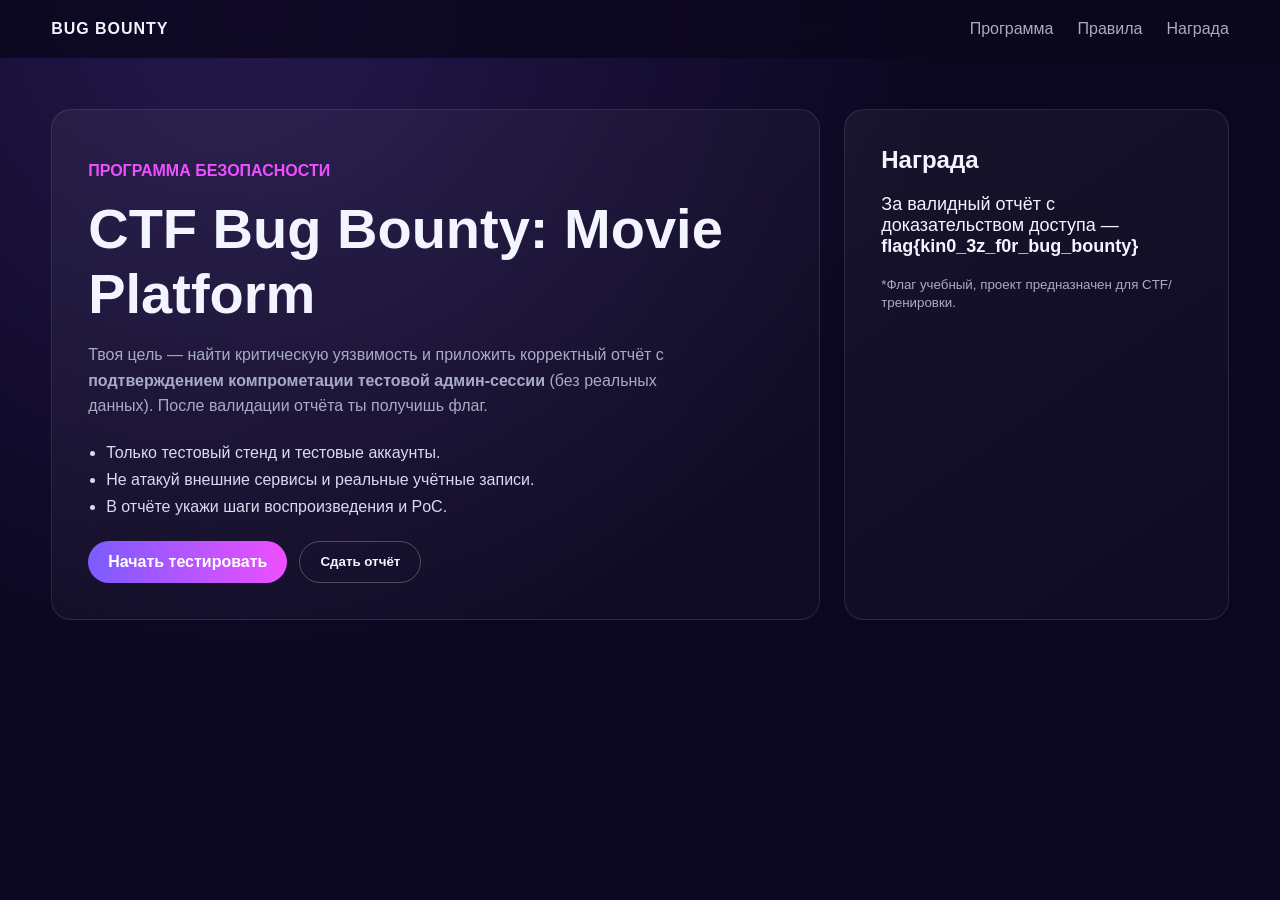
==== index.html @ 407f5c83 "Harden demo against XSS and basic SQLi-style input payloads" ====
<!doctype html>
<html lang="ru">
<head>
  <meta charset="UTF-8" />
  <meta name="viewport" content="width=device-width, initial-scale=1.0" />
  <meta http-equiv="Content-Security-Policy" content="default-src 'self'; script-src 'self'; style-src 'self' https://fonts.googleapis.com; font-src https://fonts.gstatic.com; img-src 'self' data:; connect-src 'self'; object-src 'none'; base-uri 'self'; frame-ancestors 'none'" />
  <title>Bug Bounty Challenge</title>
  <link rel="preconnect" href="https://fonts.googleapis.com">
  <link rel="preconnect" href="https://fonts.gstatic.com" crossorigin>
  <link href="https://fonts.googleapis.com/css2?family=Inter:wght@400;600;700;800&display=swap" rel="stylesheet">
  <link rel="stylesheet" href="styles.css" />
</head>
<body>
  <header class="topbar">
    <div class="brand">BUG BOUNTY</div>
    <nav>
      <a href="#program">Программа</a>
      <a href="#rules">Правила</a>
      <a href="#reward">Награда</a>
    </nav>
  </header>

  <main class="hero-wrap">
    <section class="hero card" id="program">
      <p class="eyebrow">Программа безопасности</p>
      <h1>CTF Bug Bounty: Movie Platform</h1>
      <p class="lead">
        Твоя цель — найти критическую уязвимость и приложить корректный отчёт с
        <strong>подтверждением компрометации тестовой админ-сессии</strong>
        (без реальных данных). После валидации отчёта ты получишь флаг.
      </p>
      <ul class="checklist" id="rules">
        <li>Только тестовый стенд и тестовые аккаунты.</li>
        <li>Не атакуй внешние сервисы и реальные учётные записи.</li>
        <li>В отчёте укажи шаги воспроизведения и PoC.</li>
      </ul>
      <div class="actions">
        <a class="btn primary" href="movies.html">Начать тестировать</a>
        <button class="btn ghost" id="openReport">Сдать отчёт</button>
      </div>
    </section>

    <aside class="info card" id="reward">
      <h2>Награда</h2>
      <p>За валидный отчёт с доказательством доступа — <strong>flag{kin0_3z_f0r_bug_bounty}</strong></p>
      <small>*Флаг учебный, проект предназначен для CTF/тренировки.</small>
    </aside>
  </main>

  <dialog id="reportDialog">
    <form method="dialog" class="report-form">
      <h3>Отправка отчёта</h3>
      <label>
        Ссылка на отчёт
        <input type="url" placeholder="https://..." required />
      </label>
      <label>
        Доказательство тестового доступа
        <textarea rows="4" placeholder="Опиши полученные тестовые креды/токен и шаги воспроизведения" required></textarea>
      </label>
      <div class="dialog-actions">
        <button class="btn ghost" value="cancel">Отмена</button>
        <button class="btn primary" value="submit">Отправить</button>
      </div>
    </form>
  </dialog>

  <script src="script.js"></script>
</body>
</html>
---- styles.css ----
:root {
  --bg: #0b0720;
  --bg-soft: #15102f;
  --card: #1e163d;
  --text: #f2f4ff;
  --muted: #a8abc5;
  --accent: #7b5cff;
  --accent-2: #ee4fff;
}

* { box-sizing: border-box; }

body {
  margin: 0;
  font-family: 'Inter', sans-serif;
  color: var(--text);
  background: radial-gradient(circle at 20% 0%, #25184d 0, var(--bg) 50%);
  min-height: 100vh;
}

a { color: inherit; text-decoration: none; }

.topbar {
  display: flex;
  justify-content: space-between;
  align-items: center;
  padding: 20px clamp(20px, 4vw, 56px);
  position: sticky;
  top: 0;
  backdrop-filter: blur(12px);
  background: rgba(10, 7, 28, 0.8);
}

.topbar nav { display: flex; gap: 24px; color: var(--muted); }
.topbar nav a:hover { color: #fff; }

.brand {
  font-weight: 800;
  letter-spacing: 0.06em;
}

.hero-wrap,
.movie-main {
  padding: clamp(20px, 4vw, 56px);
  display: grid;
  gap: 24px;
}

.hero-wrap { grid-template-columns: 2fr 1fr; }
@media (max-width: 900px) { .hero-wrap { grid-template-columns: 1fr; } }

.card {
  background: linear-gradient(145deg, rgba(255,255,255,0.05), rgba(255,255,255,0.02));
  border: 1px solid rgba(255,255,255,0.1);
  border-radius: 20px;
  padding: clamp(20px, 3vw, 36px);
}

.eyebrow { color: var(--accent-2); font-weight: 700; text-transform: uppercase; }
h1 { margin: 8px 0 14px; font-size: clamp(30px, 5vw, 56px); }
h2 { margin-top: 0; }
.lead { color: var(--muted); line-height: 1.6; max-width: 65ch; }

.checklist {
  margin: 20px 0;
  padding-left: 18px;
  color: #d8dbef;
  line-height: 1.7;
}

.actions { display: flex; gap: 12px; flex-wrap: wrap; }

.btn {
  border: 0;
  border-radius: 999px;
  padding: 12px 20px;
  font-weight: 700;
  cursor: pointer;
}

.btn.primary {
  color: white;
  background: linear-gradient(90deg, var(--accent), var(--accent-2));
}

.btn.ghost {
  background: transparent;
  color: var(--text);
  border: 1px solid rgba(255,255,255,0.25);
}

.info p { font-size: 18px; }
.info small { color: var(--muted); }

.grid {
  display: grid;
  grid-template-columns: repeat(auto-fit, minmax(180px, 1fr));
  gap: 14px;
}

.movie-card {
  background: var(--bg-soft);
  border-radius: 16px;
  border: 1px solid rgba(255,255,255,0.08);
  padding: 16px;
}
.movie-card p { color: var(--muted); }

.tags { display: flex; gap: 10px; flex-wrap: wrap; }
.tags span {
  background: #271b53;
  border: 1px solid rgba(255,255,255,0.1);
  padding: 8px 12px;
  border-radius: 999px;
}

dialog {
  border: 1px solid rgba(255,255,255,0.2);
  border-radius: 16px;
  background: #120d2a;
  color: var(--text);
  width: min(560px, 90vw);
}

.report-form { display: grid; gap: 12px; }
.report-form input,
.report-form textarea {
  margin-top: 6px;
  width: 100%;
  background: #0c0820;
  color: var(--text);
  border: 1px solid rgba(255,255,255,0.15);
  border-radius: 10px;
  padding: 10px;
}

.dialog-actions { display: flex; justify-content: flex-end; gap: 10px; }


.admin-box {
  margin-top: 12px;
  background: rgba(123, 92, 255, 0.12);
  border: 1px solid rgba(123, 92, 255, 0.45);
  border-radius: 12px;
  padding: 10px 12px;
}

.auth-card .muted,
.muted {
  color: var(--muted);
}

.comment-form {
  margin-top: 10px;
  display: grid;
  gap: 8px;
}

.comment-form input {
  background: #0c0820;
  color: var(--text);
  border: 1px solid rgba(255,255,255,0.15);
  border-radius: 10px;
  padding: 10px;
}

.comment-item {
  background: rgba(255,255,255,0.04);
  border: 1px solid rgba(255,255,255,0.08);
  border-radius: 10px;
  padding: 8px 10px;
  margin-top: 8px;
  font-size: 14px;
}
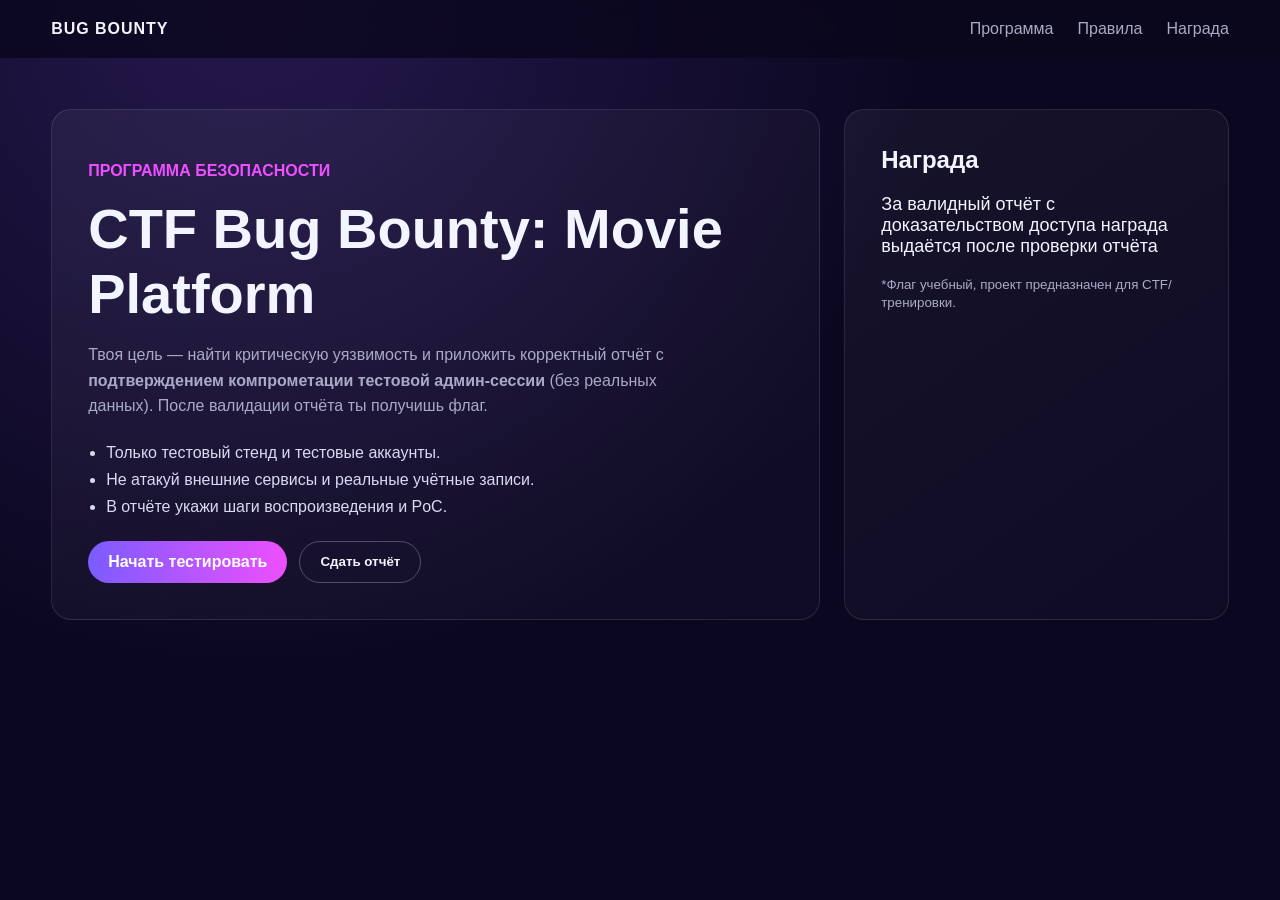
==== commit 00386728: "Restyle movie page, hide upfront flag, and remove admin credential display" ====
--- a/index.html
+++ b/index.html
@@ -42,7 +42,7 @@
 
     <aside class="info card" id="reward">
       <h2>Награда</h2>
-      <p>За валидный отчёт с доказательством доступа — <strong>flag{kin0_3z_f0r_bug_bounty}</strong></p>
+      <p>За валидный отчёт с доказательством доступа награда выдаётся после проверки отчёта</p>
       <small>*Флаг учебный, проект предназначен для CTF/тренировки.</small>
     </aside>
   </main>
--- a/styles.css
+++ b/styles.css
@@ -172,3 +172,118 @@
   margin-top: 8px;
   font-size: 14px;
 }
+
+.kp-body {
+  background: #050505;
+}
+
+.drm-bar {
+  background: #3e3f4d;
+  color: #d4d7e8;
+  padding: 10px 20px;
+  display: flex;
+  justify-content: center;
+  gap: 12px;
+  align-items: center;
+  font-size: 14px;
+}
+
+.drm-bar button {
+  background: #595a68;
+  color: #fff;
+  border: 0;
+  border-radius: 8px;
+  padding: 7px 12px;
+}
+
+.kp-topbar {
+  position: static;
+  background: rgba(0,0,0,0.85);
+}
+
+.kp-main {
+  padding: 0 40px 40px;
+  display: grid;
+  gap: 28px;
+}
+
+.kp-hero {
+  background: linear-gradient(180deg, rgba(18,41,56,0.75), rgba(0,0,0,0.95));
+  min-height: 180px;
+  display: grid;
+  align-content: end;
+}
+
+.hero-dots { display: flex; gap: 8px; margin-top: 8px; }
+.hero-dots span {
+  width: 10px;
+  height: 10px;
+  border-radius: 50%;
+  background: rgba(255,255,255,0.45);
+}
+
+.kp-section h2 {
+  margin: 0 0 14px;
+  font-size: 42px;
+}
+
+.chip-row {
+  display: flex;
+  gap: 12px;
+  overflow-x: auto;
+  padding-bottom: 6px;
+}
+
+.chip {
+  background: #161616;
+  border: 1px solid #272727;
+  border-radius: 30px;
+  padding: 16px 22px;
+  white-space: nowrap;
+  font-size: 28px;
+}
+
+.poster-row {
+  display: grid;
+  grid-template-columns: repeat(auto-fit, minmax(270px, 1fr));
+  gap: 14px;
+}
+
+.poster-card {
+  background: #111;
+  border: 1px solid #252525;
+  border-radius: 12px;
+  padding: 0 0 12px;
+  overflow: hidden;
+}
+
+.poster-cover {
+  height: 150px;
+  border-bottom: 5px solid #ff5a00;
+}
+
+.cover-1 { background: linear-gradient(120deg, #d1a400, #60432e); }
+.cover-2 { background: linear-gradient(120deg, #0079ad, #0f2d51); }
+.cover-3 { background: linear-gradient(120deg, #c88365, #592f22); }
+.cover-4 { background: linear-gradient(120deg, #6da864, #2a4233); }
+.cover-5 { background: linear-gradient(120deg, #47a6d8, #2f6a99); }
+.cover-6 { background: linear-gradient(120deg, #2988ff, #21405f); }
+.cover-7 { background: linear-gradient(120deg, #3c3c45, #1c1c27); }
+.cover-8 { background: linear-gradient(120deg, #68c167, #355d34); }
+
+.poster-card h3,
+.poster-card p,
+.poster-card .comments,
+.poster-card .comment-form { padding-inline: 10px; }
+
+.poster-card p { color: #aaa; }
+
+.mini-row {
+  grid-template-columns: repeat(auto-fit, minmax(220px, 1fr));
+}
+
+.mini-poster {
+  border-radius: 12px;
+  height: 140px;
+  border: 1px solid #232323;
+}
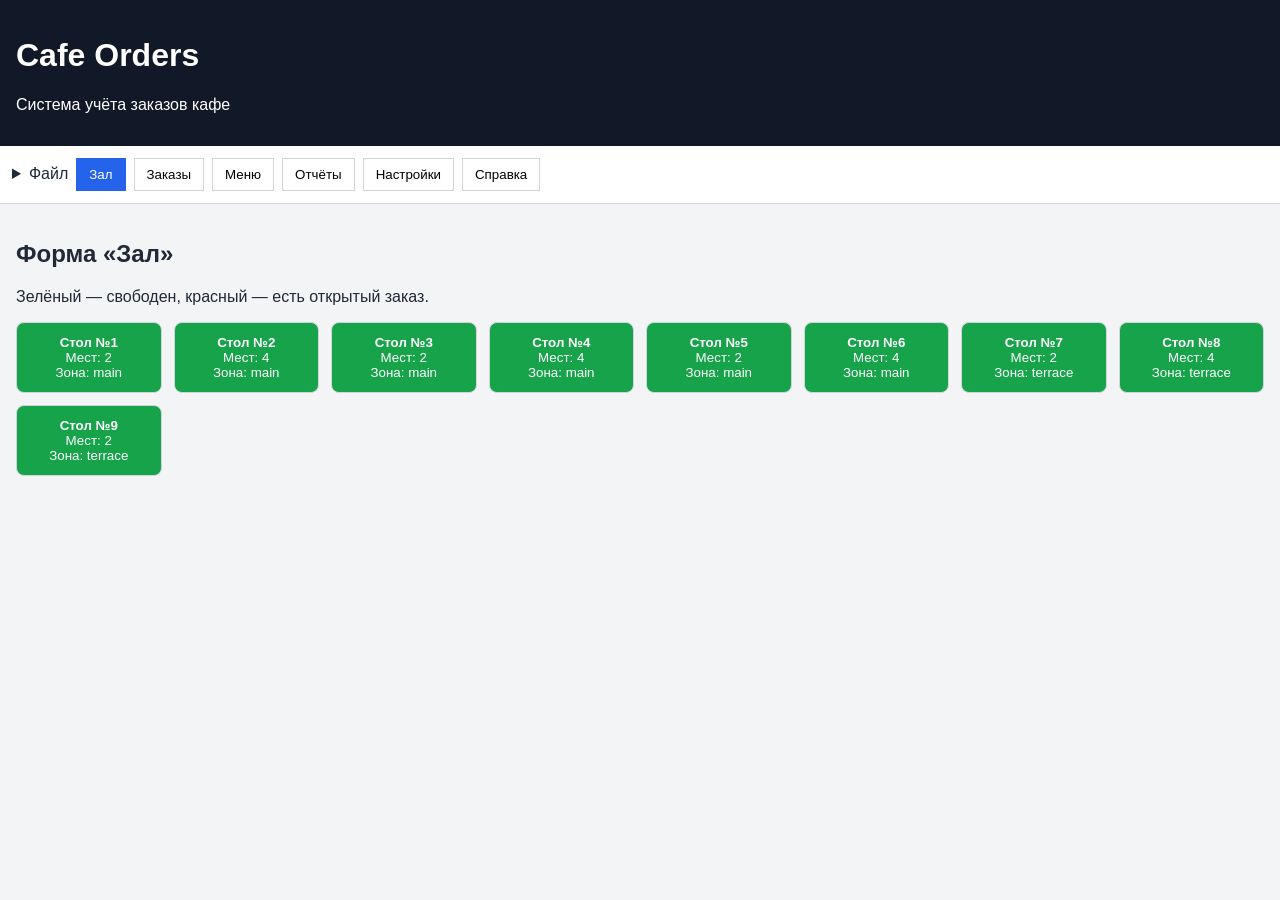
==== commit a1814218: "feat: add cafe orders web prototype and full SQL implementation" ====
--- a/index.html
+++ b/index.html
@@ -3,68 +3,133 @@
 <head>
   <meta charset="UTF-8" />
   <meta name="viewport" content="width=device-width, initial-scale=1.0" />
-  <meta http-equiv="Content-Security-Policy" content="default-src 'self'; script-src 'self'; style-src 'self' https://fonts.googleapis.com; font-src https://fonts.gstatic.com; img-src 'self' data:; connect-src 'self'; object-src 'none'; base-uri 'self'; frame-ancestors 'none'" />
-  <title>Bug Bounty Challenge</title>
-  <link rel="preconnect" href="https://fonts.googleapis.com">
-  <link rel="preconnect" href="https://fonts.gstatic.com" crossorigin>
-  <link href="https://fonts.googleapis.com/css2?family=Inter:wght@400;600;700;800&display=swap" rel="stylesheet">
-  <link rel="stylesheet" href="styles.css" />
+  <title>Cafe Orders — Система учёта заказов</title>
+  <link rel="stylesheet" href="src/styles.css" />
 </head>
 <body>
-  <header class="topbar">
-    <div class="brand">BUG BOUNTY</div>
-    <nav>
-      <a href="#program">Программа</a>
-      <a href="#rules">Правила</a>
-      <a href="#reward">Награда</a>
-    </nav>
+  <header>
+    <h1>Cafe Orders</h1>
+    <p>Система учёта заказов кафе</p>
   </header>
 
-  <main class="hero-wrap">
-    <section class="hero card" id="program">
-      <p class="eyebrow">Программа безопасности</p>
-      <h1>CTF Bug Bounty: Movie Platform</h1>
-      <p class="lead">
-        Твоя цель — найти критическую уязвимость и приложить корректный отчёт с
-        <strong>подтверждением компрометации тестовой админ-сессии</strong>
-        (без реальных данных). После валидации отчёта ты получишь флаг.
-      </p>
-      <ul class="checklist" id="rules">
-        <li>Только тестовый стенд и тестовые аккаунты.</li>
-        <li>Не атакуй внешние сервисы и реальные учётные записи.</li>
-        <li>В отчёте укажи шаги воспроизведения и PoC.</li>
+  <nav class="top-menu">
+    <details>
+      <summary>Файл</summary>
+      <ul>
+        <li><button id="exportCsv">Экспорт в CSV</button></li>
+        <li><button id="printReceipt">Печать чека</button></li>
+        <li><button id="exitApp">Выход</button></li>
       </ul>
-      <div class="actions">
-        <a class="btn primary" href="movies.html">Начать тестировать</a>
-        <button class="btn ghost" id="openReport">Сдать отчёт</button>
+    </details>
+    <button data-tab="hall" class="tab-btn active">Зал</button>
+    <button data-tab="orders" class="tab-btn">Заказы</button>
+    <button data-tab="menu" class="tab-btn">Меню</button>
+    <button data-tab="reports" class="tab-btn">Отчёты</button>
+    <button data-tab="settings" class="tab-btn">Настройки</button>
+    <button data-tab="help" class="tab-btn">Справка</button>
+  </nav>
+
+  <main>
+    <section id="hall" class="tab active">
+      <h2>Форма «Зал»</h2>
+      <p>Зелёный — свободен, красный — есть открытый заказ.</p>
+      <div id="hallGrid" class="hall-grid"></div>
+    </section>
+
+    <section id="orders" class="tab">
+      <h2>Форма «Заказ»</h2>
+      <div class="toolbar">
+        <label>Категория:
+          <select id="categoryFilter"></select>
+        </label>
+        <label>Поиск:
+          <input type="search" id="itemSearch" placeholder="Название блюда" />
+        </label>
+      </div>
+      <div class="columns">
+        <div>
+          <h3>Меню</h3>
+          <div id="menuList" class="list"></div>
+        </div>
+        <div>
+          <h3>Текущий заказ</h3>
+          <div id="orderItems" class="list"></div>
+          <p><strong>Сумма:</strong> <span id="orderTotal">0.00</span> ₽</p>
+          <div class="toolbar">
+            <label>Оплата:
+              <select id="paymentMethod">
+                <option value="cash">Наличные</option>
+                <option value="card">Карта</option>
+                <option value="online">Онлайн</option>
+              </select>
+            </label>
+            <button id="closeOrderBtn">Закрыть заказ</button>
+          </div>
+        </div>
       </div>
     </section>
 
-    <aside class="info card" id="reward">
-      <h2>Награда</h2>
-      <p>За валидный отчёт с доказательством доступа награда выдаётся после проверки отчёта</p>
-      <small>*Флаг учебный, проект предназначен для CTF/тренировки.</small>
-    </aside>
+    <section id="menu" class="tab">
+      <h2>Форма «Меню» (CRUD демо)</h2>
+      <div class="columns">
+        <div>
+          <h3>Категории</h3>
+          <ul id="categoryList" class="list"></ul>
+        </div>
+        <div>
+          <h3>Позиции</h3>
+          <ul id="menuCrudList" class="list"></ul>
+        </div>
+      </div>
+    </section>
+
+    <section id="reports" class="tab">
+      <h2>Отчёты</h2>
+      <button id="calcReports">Пересчитать отчёты</button>
+      <div class="columns">
+        <div>
+          <h3>Выручка за смену</h3>
+          <pre id="shiftReport"></pre>
+        </div>
+        <div>
+          <h3>Популярные блюда (ТОП-10)</h3>
+          <pre id="popularReport"></pre>
+        </div>
+        <div>
+          <h3>Средний чек</h3>
+          <pre id="avgReport"></pre>
+        </div>
+      </div>
+    </section>
+
+    <section id="settings" class="tab">
+      <h2>Настройки</h2>
+      <ul>
+        <li>Официанты и смены управляются в таблице <code>waiters</code>.</li>
+        <li>Демонстрационные данные можно заменить в <code>src/app.js</code>.</li>
+      </ul>
+    </section>
+
+    <section id="help" class="tab">
+      <h2>О программе</h2>
+      <p>Веб-интерфейс демонстрирует требования варианта 5 и работает как прототип.</p>
+      <p>Полная SQL-реализация (DDL, процедуры, триггеры, индексы, EXPLAIN и тесты) находится в папке <code>sql/</code>.</p>
+    </section>
   </main>
 
-  <dialog id="reportDialog">
-    <form method="dialog" class="report-form">
-      <h3>Отправка отчёта</h3>
-      <label>
-        Ссылка на отчёт
-        <input type="url" placeholder="https://..." required />
+  <dialog id="tableDialog">
+    <form method="dialog">
+      <h3 id="dialogTitle"></h3>
+      <label>Официант:
+        <select id="waiterSelect"></select>
       </label>
-      <label>
-        Доказательство тестового доступа
-        <textarea rows="4" placeholder="Опиши полученные тестовые креды/токен и шаги воспроизведения" required></textarea>
-      </label>
-      <div class="dialog-actions">
-        <button class="btn ghost" value="cancel">Отмена</button>
-        <button class="btn primary" value="submit">Отправить</button>
-      </div>
+      <menu>
+        <button value="cancel">Отмена</button>
+        <button id="openOrderConfirm" value="default">Открыть/Перейти</button>
+      </menu>
     </form>
   </dialog>
 
-  <script src="script.js"></script>
+  <script src="src/app.js"></script>
 </body>
 </html>
--- a/src/styles.css
+++ b/src/styles.css
@@ -0,0 +1,38 @@
+:root {
+  font-family: Arial, sans-serif;
+  color: #1f2937;
+}
+body { margin: 0; background: #f3f4f6; }
+header { background: #111827; color: #fff; padding: 1rem; }
+.top-menu {
+  display: flex;
+  gap: .5rem;
+  padding: .75rem;
+  background: #fff;
+  border-bottom: 1px solid #d1d5db;
+  align-items: center;
+}
+.tab-btn { padding: .5rem .75rem; cursor: pointer; border: 1px solid #d1d5db; background: #fff; }
+.tab-btn.active { background: #2563eb; color: #fff; border-color: #2563eb; }
+main { padding: 1rem; }
+.tab { display: none; }
+.tab.active { display: block; }
+.hall-grid {
+  display: grid;
+  grid-template-columns: repeat(auto-fill, minmax(140px, 1fr));
+  gap: .75rem;
+}
+.table-card {
+  border: 1px solid #d1d5db;
+  border-radius: 8px;
+  padding: .75rem;
+  cursor: pointer;
+  color: #fff;
+}
+.table-card.free { background: #16a34a; }
+.table-card.busy { background: #dc2626; }
+.columns { display: grid; grid-template-columns: repeat(auto-fit,minmax(250px,1fr)); gap: 1rem; }
+.list { background: #fff; border: 1px solid #d1d5db; padding: .5rem; border-radius: 8px; min-height: 160px; }
+.toolbar { display: flex; gap: .75rem; flex-wrap: wrap; margin-bottom: .75rem; }
+button { cursor: pointer; }
+pre { white-space: pre-wrap; background: #fff; border: 1px solid #d1d5db; padding: .5rem; border-radius: 8px; }
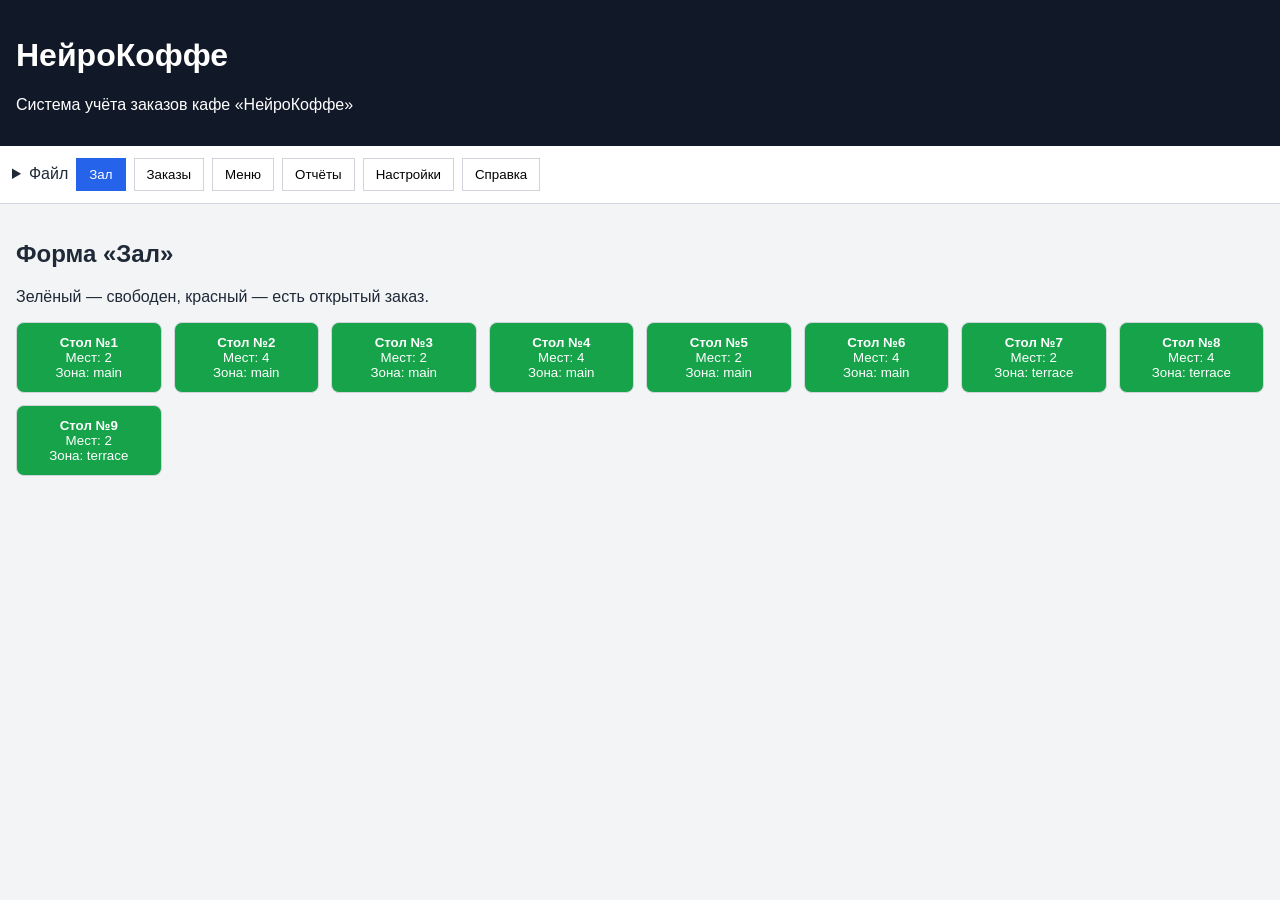
==== commit 5fb04458: "chore: rename cafe branding to НейроКоффе" ====
--- a/index.html
+++ b/index.html
@@ -3,13 +3,13 @@
 <head>
   <meta charset="UTF-8" />
   <meta name="viewport" content="width=device-width, initial-scale=1.0" />
-  <title>Cafe Orders — Система учёта заказов</title>
+  <title>НейроКоффе — Система учёта заказов</title>
   <link rel="stylesheet" href="src/styles.css" />
 </head>
 <body>
   <header>
-    <h1>Cafe Orders</h1>
-    <p>Система учёта заказов кафе</p>
+    <h1>НейроКоффе</h1>
+    <p>Система учёта заказов кафе «НейроКоффе»</p>
   </header>
 
   <nav class="top-menu">
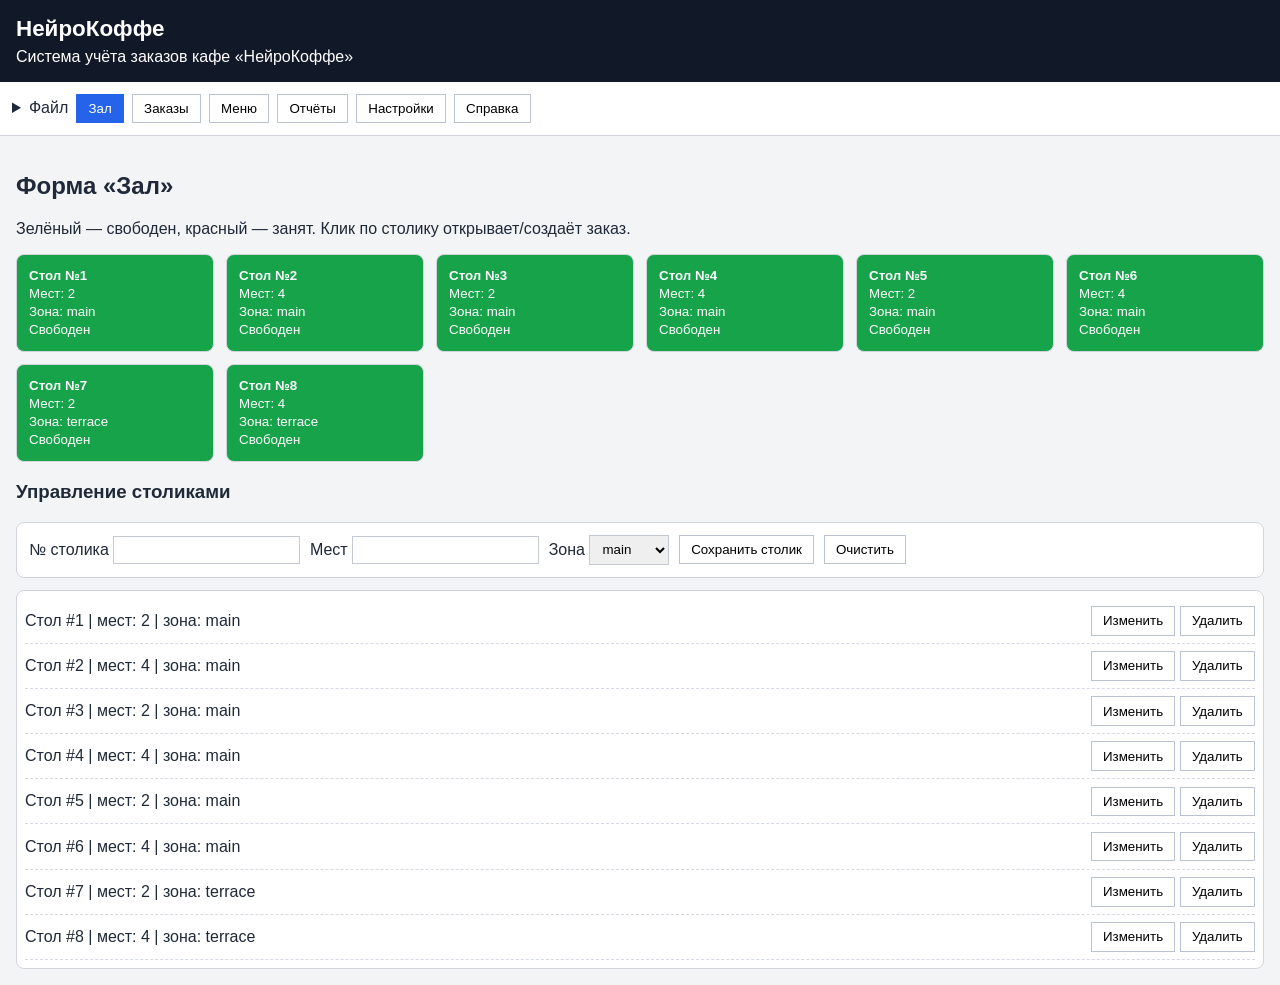
==== commit 82f0a12b: "feat: make web app fully manageable from UI" ====
--- a/index.html
+++ b/index.html
@@ -32,27 +32,40 @@
   <main>
     <section id="hall" class="tab active">
       <h2>Форма «Зал»</h2>
-      <p>Зелёный — свободен, красный — есть открытый заказ.</p>
+      <p>Зелёный — свободен, красный — занят. Клик по столику открывает/создаёт заказ.</p>
       <div id="hallGrid" class="hall-grid"></div>
+      <h3>Управление столиками</h3>
+      <form id="tableForm" class="toolbar panel">
+        <input type="hidden" id="tableIdInput" />
+        <label>№ столика <input id="tableNumberInput" type="number" min="1" required /></label>
+        <label>Мест <input id="tableSeatsInput" type="number" min="1" required /></label>
+        <label>Зона
+          <select id="tableZoneInput">
+            <option value="main">main</option>
+            <option value="vip">vip</option>
+            <option value="terrace">terrace</option>
+          </select>
+        </label>
+        <button type="submit">Сохранить столик</button>
+        <button id="tableFormReset" type="button">Очистить</button>
+      </form>
+      <div id="tablesAdminList" class="list"></div>
     </section>
 
     <section id="orders" class="tab">
       <h2>Форма «Заказ»</h2>
       <div class="toolbar">
-        <label>Категория:
-          <select id="categoryFilter"></select>
-        </label>
-        <label>Поиск:
-          <input type="search" id="itemSearch" placeholder="Название блюда" />
-        </label>
+        <label>Категория: <select id="categoryFilter"></select></label>
+        <label>Поиск: <input type="search" id="itemSearch" placeholder="Название блюда" /></label>
       </div>
-      <div class="columns">
+      <div class="columns columns-2">
         <div>
           <h3>Меню</h3>
           <div id="menuList" class="list"></div>
         </div>
         <div>
           <h3>Текущий заказ</h3>
+          <p id="currentOrderMeta">Нет открытого заказа</p>
           <div id="orderItems" class="list"></div>
           <p><strong>Сумма:</strong> <span id="orderTotal">0.00</span> ₽</p>
           <div class="toolbar">
@@ -64,28 +77,65 @@
               </select>
             </label>
             <button id="closeOrderBtn">Закрыть заказ</button>
+            <button id="cancelOrderBtn" type="button">Отменить заказ</button>
           </div>
+        </div>
+      </div>
+      <div class="columns columns-2">
+        <div>
+          <h3>Текущие (open)</h3>
+          <div id="openOrdersList" class="list"></div>
+        </div>
+        <div>
+          <h3>Архив (paid/cancelled)</h3>
+          <div id="archiveOrdersList" class="list"></div>
         </div>
       </div>
     </section>
 
     <section id="menu" class="tab">
-      <h2>Форма «Меню» (CRUD демо)</h2>
-      <div class="columns">
+      <h2>Форма «Меню» (CRUD)</h2>
+      <div class="columns columns-2">
         <div>
           <h3>Категории</h3>
-          <ul id="categoryList" class="list"></ul>
+          <form id="categoryForm" class="toolbar panel">
+            <input type="hidden" id="categoryIdInput" />
+            <label>Название <input id="categoryNameInput" required maxlength="50" /></label>
+            <label>Порядок <input id="categoryOrderInput" type="number" min="0" value="0" /></label>
+            <button type="submit">Сохранить категорию</button>
+            <button type="button" id="categoryFormReset">Очистить</button>
+          </form>
+          <div id="categoryList" class="list"></div>
         </div>
         <div>
-          <h3>Позиции</h3>
-          <ul id="menuCrudList" class="list"></ul>
+          <h3>Позиции меню</h3>
+          <form id="itemForm" class="toolbar panel">
+            <input type="hidden" id="itemIdInput" />
+            <label>Название <input id="itemNameInput" required maxlength="100" /></label>
+            <label>Категория <select id="itemCategoryInput"></select></label>
+            <label>Цена <input id="itemPriceInput" type="number" min="1" step="0.01" required /></label>
+            <label>Вес (г) <input id="itemWeightInput" type="number" min="1" /></label>
+            <label><input id="itemAvailableInput" type="checkbox" checked /> Доступно</label>
+            <button type="submit">Сохранить блюдо</button>
+            <button type="button" id="itemFormReset">Очистить</button>
+          </form>
+          <div id="menuCrudList" class="list"></div>
         </div>
       </div>
     </section>
 
     <section id="reports" class="tab">
       <h2>Отчёты</h2>
-      <button id="calcReports">Пересчитать отчёты</button>
+      <div class="toolbar panel">
+        <label>Дата <input type="date" id="reportDate" /></label>
+        <label>Смена
+          <select id="reportShift">
+            <option value="morning">morning</option>
+            <option value="evening">evening</option>
+          </select>
+        </label>
+        <button id="calcReports">Пересчитать отчёты</button>
+      </div>
       <div class="columns">
         <div>
           <h3>Выручка за смену</h3>
@@ -104,21 +154,33 @@
 
     <section id="settings" class="tab">
       <h2>Настройки</h2>
-      <ul>
-        <li>Официанты и смены управляются в таблице <code>waiters</code>.</li>
-        <li>Демонстрационные данные можно заменить в <code>src/app.js</code>.</li>
-      </ul>
+      <h3>Официанты и смены</h3>
+      <form id="waiterForm" class="toolbar panel">
+        <input type="hidden" id="waiterIdInput" />
+        <label>Имя <input id="waiterFirstNameInput" required /></label>
+        <label>Фамилия <input id="waiterLastNameInput" required /></label>
+        <label>Телефон <input id="waiterPhoneInput" /></label>
+        <label>Смена
+          <select id="waiterShiftInput">
+            <option value="morning">morning</option>
+            <option value="evening">evening</option>
+          </select>
+        </label>
+        <button type="submit">Сохранить официанта</button>
+        <button type="button" id="waiterFormReset">Очистить</button>
+      </form>
+      <div id="waitersList" class="list"></div>
     </section>
 
     <section id="help" class="tab">
       <h2>О программе</h2>
-      <p>Веб-интерфейс демонстрирует требования варианта 5 и работает как прототип.</p>
-      <p>Полная SQL-реализация (DDL, процедуры, триггеры, индексы, EXPLAIN и тесты) находится в папке <code>sql/</code>.</p>
+      <p>Теперь все основные операции можно выполнять прямо на сайте: столики, заказы, меню, официанты и отчёты.</p>
+      <p>SQL-скрипты с БД/процедурами/триггерами/тестами лежат в <code>sql/</code>.</p>
     </section>
   </main>
 
   <dialog id="tableDialog">
-    <form method="dialog">
+    <form method="dialog" class="panel">
       <h3 id="dialogTitle"></h3>
       <label>Официант:
         <select id="waiterSelect"></select>
--- a/src/styles.css
+++ b/src/styles.css
@@ -2,8 +2,12 @@
   font-family: Arial, sans-serif;
   color: #1f2937;
 }
+* { box-sizing: border-box; }
 body { margin: 0; background: #f3f4f6; }
 header { background: #111827; color: #fff; padding: 1rem; }
+header h1 { margin: 0; font-size: 1.4rem; }
+header p { margin: .35rem 0 0; }
+
 .top-menu {
   display: flex;
   gap: .5rem;
@@ -11,16 +15,24 @@
   background: #fff;
   border-bottom: 1px solid #d1d5db;
   align-items: center;
+  flex-wrap: wrap;
 }
-.tab-btn { padding: .5rem .75rem; cursor: pointer; border: 1px solid #d1d5db; background: #fff; }
+.tab-btn, button {
+  padding: .4rem .7rem;
+  cursor: pointer;
+  border: 1px solid #bcc3d0;
+  background: #fff;
+}
 .tab-btn.active { background: #2563eb; color: #fff; border-color: #2563eb; }
 main { padding: 1rem; }
 .tab { display: none; }
 .tab.active { display: block; }
+
 .hall-grid {
   display: grid;
-  grid-template-columns: repeat(auto-fill, minmax(140px, 1fr));
+  grid-template-columns: repeat(auto-fill, minmax(170px, 1fr));
   gap: .75rem;
+  margin-bottom: 1rem;
 }
 .table-card {
   border: 1px solid #d1d5db;
@@ -28,11 +40,62 @@
   padding: .75rem;
   cursor: pointer;
   color: #fff;
+  text-align: left;
+  line-height: 1.35;
 }
 .table-card.free { background: #16a34a; }
 .table-card.busy { background: #dc2626; }
-.columns { display: grid; grid-template-columns: repeat(auto-fit,minmax(250px,1fr)); gap: 1rem; }
-.list { background: #fff; border: 1px solid #d1d5db; padding: .5rem; border-radius: 8px; min-height: 160px; }
-.toolbar { display: flex; gap: .75rem; flex-wrap: wrap; margin-bottom: .75rem; }
-button { cursor: pointer; }
-pre { white-space: pre-wrap; background: #fff; border: 1px solid #d1d5db; padding: .5rem; border-radius: 8px; }
+
+.columns { display: grid; grid-template-columns: repeat(auto-fit, minmax(260px, 1fr)); gap: 1rem; }
+.columns-2 { margin-top: 1rem; }
+.panel {
+  background: #fff;
+  border: 1px solid #d1d5db;
+  border-radius: 8px;
+  padding: .75rem;
+}
+.list {
+  background: #fff;
+  border: 1px solid #d1d5db;
+  padding: .5rem;
+  border-radius: 8px;
+  min-height: 110px;
+}
+.toolbar {
+  display: flex;
+  gap: .6rem;
+  flex-wrap: wrap;
+  align-items: center;
+  margin-bottom: .75rem;
+}
+input, select {
+  border: 1px solid #c5c9d3;
+  padding: .35rem .5rem;
+}
+.row-line {
+  display: flex;
+  justify-content: space-between;
+  gap: .5rem;
+  border-bottom: 1px dashed #d5dae4;
+  padding: .45rem 0;
+  align-items: center;
+  flex-wrap: wrap;
+}
+.order-row {
+  border-bottom: 1px dashed #d5dae4;
+  padding: .45rem 0;
+  display: grid;
+  gap: .4rem;
+}
+pre {
+  white-space: pre-wrap;
+  background: #fff;
+  border: 1px solid #d1d5db;
+  padding: .65rem;
+  border-radius: 8px;
+}
+
+@media (max-width: 640px) {
+  .top-menu { align-items: flex-start; }
+  .toolbar { flex-direction: column; align-items: flex-start; }
+}
